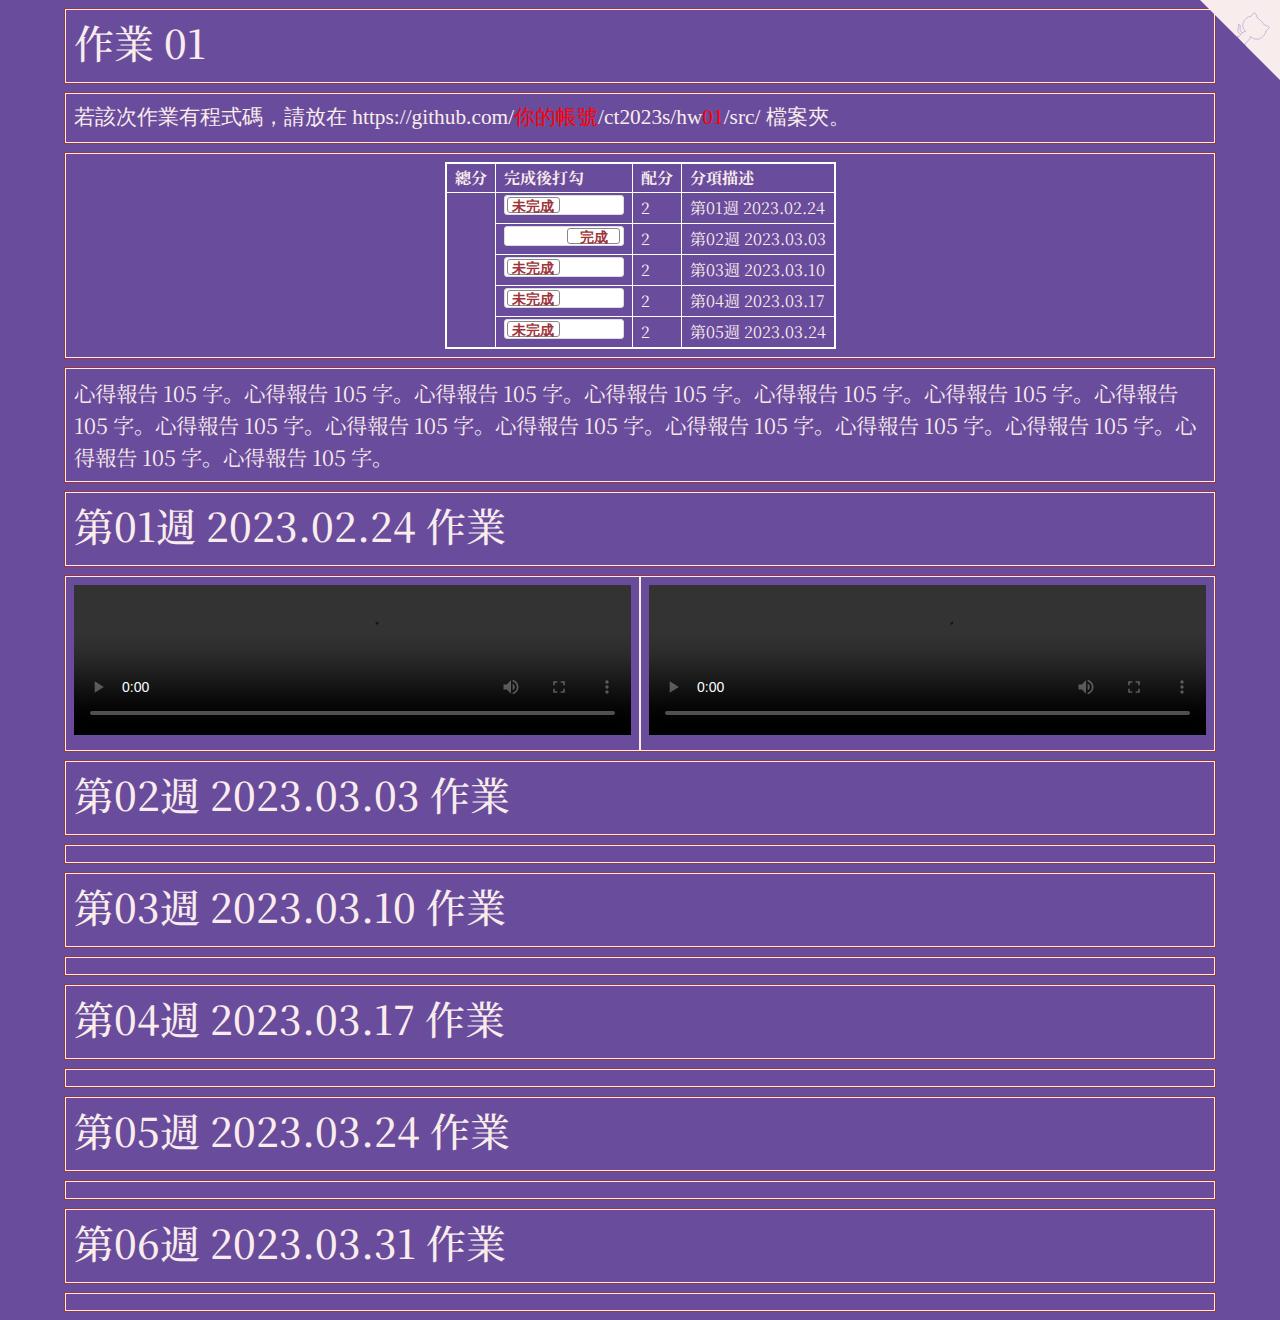
==== hw01/index.html @ a59c1d4a "hw" ====
<!doctype html>
<html lang="zh-Hant-TW">
<head>
<!-- Required meta tags -->
<meta charset="utf-8">
<meta name="viewport" content="width=device-width, initial-scale=1">

<!-- D3, jquery -->
<script src="https://d3js.org/d3.v3.min.js" charset="utf-8"></script>
<script src="https://code.jquery.com/jquery-3.6.0.min.js" charset="utf-8"></script>

<!-- Bootstrap CSS -->
<link href="https://cdn.jsdelivr.net/npm/bootstrap@5.1.1/dist/css/bootstrap.min.css" rel="stylesheet">
<script src="https://cdn.jsdelivr.net/npm/bootstrap@5.1.1/dist/js/bootstrap.bundle.min.js"></script>

<title>作品集 Portfolio</title>
<style type="text/css">
  @import url('https://fonts.googleapis.com/css2?family=Noto+Serif+JP:wght@200&display=swap');

  table {
  border-collapse: collapse;
  border: 2px solid white; /* rgba(217,140,144,1) */
  font-size:  12pt;
  margin-left: auto;
  margin-right: auto;
  }

  td,
  th {
  border: 1px solid white;
  padding: 2px 8px;
  }

  .flipswitch
  {
      position: relative;
      background: white;
      width: 120px;
      height: 20px;
      -webkit-appearance: initial;
      border-radius: 3px;
      -webkit-tap-highlight-color: rgba(0, 0, 0, 0);
      outline:none;
      font-size: 14px;
      font-family: Trebuchet, Arial, sans-serif;
      font-weight: bold;
      cursor:pointer;
      border:1px solid #ddd;
  }
  .flipswitch:after
  {
      position:absolute;
      top:5%;
      display:block; 
      line-height:16px;
      width:45%;
      height:90%;
      background:#fff;
      box-sizing:border-box;
      text-align:center;
      transition: all 0.3s ease-in 0s; 
      color:rgba(159,53,58,1);
      border:#888 1px solid;
      border-radius:3px;
  }
  .flipswitch:after
  {
      left:2%;
      content: "未完成";
  }
  .flipswitch:checked:after
  {
      left:53%;
      content: "完成";
  }

  body {
    background-color: rgb(106, 76, 156); /* #6A4C9C */
    color: rgb(106, 76, 156);
    font-family: 'Noto Serif JP', serif;
  }

  .container-fluid {
    width:  90%;
  }

  .hw12 {
    border: 1px solid rgb(159, 53, 58);
    margin-top: 8px;
    margin-bottom: 8px;
  }

  .twenty {
    border: 1px solid #f9eced;
    color: #f9eced;
    padding: 8px;
    font-size: 16pt;
  }

  .twenty:hover {
      box-shadow: 0 0 5px 3px #f9eced;
      color: cyan; 
      text-shadow: 0 0 6px #FFFFFF, 0 0 6px #000000;
  }

  @font-face {
    font-family:'cjkFonts';
    src: url(cjkFonts_allseto_v1.11.woff2) format('woff2');
    /* https://cloudconvert.com/ttf-to-woff2 */
  }
  
  .cjkFonts {
    font-family: 'cjkFonts';
  }

  .github-corner:hover 
  .octo-arm {
    animation: octocat-wave 560ms ease-in-out
  }
  @keyframes octocat-wave {
    0%,100% {
      transform:rotate(0)
    }
    20%,60% {
      transform:rotate(-25deg)
    }
    40%,80% {
      transform:rotate(10deg)
    }
  }
  @media (max-width:500px) {
    .github-corner:hover 
    .octo-arm {
      animation:none
    }

    .github-corner 
    .octo-arm {
      animation: octocat-wave 560ms ease-in-out
    }
  }

  /* 波浪 */
  a {
    color:yellow;
    text-decoration: none; 
    background: url("data:image/svg+xml,%3Csvg xmlns='http://www.w3.org/2000/svg' viewBox='0 0 20 4'%3E%3Cpath fill='none' stroke='%23fff' d='M0 3.5c5 0 5-3 10-3s5 3 10 3 5-3 10-3 5 3 10 3'/%3E%3C/svg%3E") repeat-x 0 100%; 
    background-size:20px auto; 
    animation: waveMove 1s infinite linear;
  }

  a:hover {
    color:#f30;
    text-decoration: none;
    background: none;
    animation: none;
    text-decoration: underline;
    padding:2px 0;
  }
  @keyframes waveMove {
    from { background-position:0 100%; }
    to { background-position:20px 100%; }
  }
  /* 波浪 */
</style>
</head>
<body>
<!-- https://alexlenail.me/NN-SVG/about.html -->
<a href="https://github.com/你的帳號/ct2023s/" class="github-corner" aria-label="View source on Github">
  <svg width="80" height="80" viewBox="0 0 250 250" style="fill:#f9eced; color:#fff; position: absolute; top: 0; border: 0; right: 0;" aria-hidden="true">
    <path d="M0,0 L115,115 L130,115 L142,142 L250,250 L250,0 Z"></path>
    <path d="M128.3,109.0 C113.8,99.7 119.0,89.6 119.0,89.6 C122.0,82.7 120.5,78.6 120.5,78.6 C119.2,72.0 123.4,76.3 123.4,76.3 C127.3,80.9 125.5,87.3 125.5,87.3 C122.9,97.6 130.6,101.9 134.4,103.2" fill="#f9eced" stroke="#6A4C9C" style="transform-origin: 130px 106px;" class="octo-arm"></path>
    <path d="M115.0,115.0 C114.9,115.1 118.7,116.5 119.8,115.4 L133.7,101.6 C136.9,99.2 139.9,98.4 142.2,98.6 C133.8,88.0 127.5,74.4 143.8,58.0 C148.5,53.4 154.0,51.2 159.7,51.0 C160.3,49.4 163.2,43.6 171.4,40.1 C171.4,40.1 176.1,42.5 178.8,56.2 C183.1,58.6 187.2,61.8 190.9,65.4 C194.5,69.0 197.7,73.2 200.1,77.6 C213.8,80.2 216.3,84.9 216.3,84.9 C212.7,93.1 206.9,96.0 205.4,96.6 C205.1,102.4 203.0,107.8 198.3,112.5 C181.9,128.9 168.3,122.5 157.7,114.1 C157.9,116.9 156.7,120.9 152.7,124.9 L141.0,136.5 C139.8,137.7 141.6,141.9 141.8,141.8 Z" fill="#f9eced" stroke="#6A4C9C" class="octo-body"></path>
  </svg>
</a>


<div class="container-fluid">

  <!-- ------------------------------------------------>
  <div class="row hw12">
    <div class="col-md-12 twenty">
      <h1>作業 01</h1>
    </div>
  </div>

  <!-- ------------------------------------------------>
  <div class="row hw12">
    <div class="col-md-12 twenty cjkFonts">
      若該次作業有程式碼，請放在 https://github.com/<span style="color:red;">你的帳號</span>/ct2023s/hw<span style="color:red;">01</span>/src/ 檔案夾。
    </div>
  </div>

  <!-- ------------------------------------------------>
  <div class="row hw12">
    <div class="col-md-12 twenty">
      <table>
        <tr>
          <th>總分</th>
          <th>完成後打勾</th>
          <th>配分</th>
          <th>分項描述</th>
        </tr>
        <tr>
          <td rowspan="7" id="myTotal"></td>
          <td><input type="checkbox" class="flipswitch" id="myCheckbox1"></td>
          <td id='m1'>2</td>
          <td>第01週 2023.02.24</td>
        </tr>
        <tr>
          <td><input type="checkbox" class="flipswitch" id="myCheckbox2" checked></td>
          <td id='m2'>2</td>
          <td>第02週 2023.03.03</td>
        </tr>
        <tr>
          <td><input type="checkbox" class="flipswitch" id="myCheckbox3"></td>
          <td id='m3'>2</td>
          <td>第03週 2023.03.10</td>
        </tr>
        <tr>
          <td><input type="checkbox" class="flipswitch" id="myCheckbox4"></td>
          <td id='m4'>2</td>
          <td>第04週 2023.03.17</td>
        </tr>
        <tr>
          <td><input type="checkbox" class="flipswitch" id="myCheckbox5"></td>
          <td id='m5'>2</td>
          <td>第05週 2023.03.24</td>
        </tr>
      </table>
    </div>
  </div>

  <!-- ------------------------------------------------>
  <div class="row hw12">
    <div class="col-md-12 twenty">
      心得報告 105 字。心得報告 105 字。心得報告 105 字。心得報告 105 字。心得報告 105 字。心得報告 105 字。心得報告 105 字。心得報告 105 字。心得報告 105 字。心得報告 105 字。心得報告 105 字。心得報告 105 字。心得報告 105 字。心得報告 105 字。心得報告 105 字。
    </div>
  </div>

  <!-- ------------------------------------------------>
  <div class="row hw12">
    <div class="col-md-12 twenty">
      <h1>第01週 2023.02.24 作業</h1>
    </div>
  </div>

  <!-- ------------------------------------------------>
  <div class="row hw12">
    <div class="col-md-6 twenty">
      <video id="video1" style="width:100%;max-width:100%;" controls="">
        <source src="https://www.w3schools.com/html/mov_bbb.mp4" type="video/mp4">
      </video>
    </div>
    <div class="col-md-6 twenty">
      <video id="video1" style="width:100%;max-width:100%;" controls="">
        <source src="https://www.w3schools.com/html/mov_bbb.mp4" type="video/mp4">
      </video>
    </div>
  </div>


  <!-- ------------------------------------------------>
  <div class="row hw12">
    <div class="col-md-12 twenty">
      <h1>第02週 2023.03.03 作業</h1>
    </div>
  </div>

  <!-- ------------------------------------------------>
  <div class="row hw12">
    <div class="col-md-12 twenty">
      
    </div>
  </div>



  <!-- ------------------------------------------------>
  <div class="row hw12">
    <div class="col-md-12 twenty">
      <h1>第03週 2023.03.10 作業</h1>
    </div>
  </div>

  <!-- ------------------------------------------------>
  <div class="row hw12">
    <div class="col-md-12 twenty">
      
    </div>
  </div>



  <!-- ------------------------------------------------>
  <div class="row hw12">
    <div class="col-md-12 twenty">
      <h1>第04週 2023.03.17 作業</h1>
    </div>
  </div>

  <!-- ------------------------------------------------>
  <div class="row hw12">
    <div class="col-md-12 twenty">
      
    </div>
  </div>



  <!-- ------------------------------------------------>
  <div class="row hw12">
    <div class="col-md-12 twenty">
      <h1>第05週 2023.03.24 作業</h1>
    </div>
  </div>

  <!-- ------------------------------------------------>
  <div class="row hw12">
    <div class="col-md-12 twenty">
      
    </div>
  </div>



  <!-- ------------------------------------------------>
  <div class="row hw12">
    <div class="col-md-12 twenty">
      <h1>第06週 2023.03.31 作業</h1>
    </div>
  </div>

  <!-- ------------------------------------------------>
  <div class="row hw12">
    <div class="col-md-12 twenty">
      
    </div>
  </div>


  <!-- ------------------------------------------------>

  <!-- ------------------------------------------------>


<script>
  $(function() {
    var f = function() {
      $(this).next().text($(this).is(':checked') ? '做完' : '未做完');
    };
    $('input').change(f).trigger('change');
  });

  d3.select("#myCheckbox1").on("change",update);
  d3.select("#myCheckbox2").on("change",update);
  d3.select("#myCheckbox3").on("change",update);
  d3.select("#myCheckbox4").on("change",update);
  d3.select("#myCheckbox5").on("change",update);
  d3.select("#myCheckbox6").on("change",update);
  d3.select("#myCheckbox7").on("change",update);

  update();
  
  function update(){

    var score = 0;

    if (d3.select("#myCheckbox1").property("checked")){
      score += parseInt(d3.select('#m1').html());
    }

    if (d3.select("#myCheckbox2").property("checked")){
      score += parseInt(d3.select('#m2').html());   
    }

    if (d3.select("#myCheckbox3").property("checked")){
      score += parseInt(d3.select('#m3').html());   
    }

    if (d3.select("#myCheckbox4").property("checked")){
      score += parseInt(d3.select('#m4').html());   
    }

    if (d3.select("#myCheckbox5").property("checked")){
      score += parseInt(d3.select('#m5').html());   
    }


    d3.select("#myTotal").html(score);    
  }
</script>

</body>
</html>
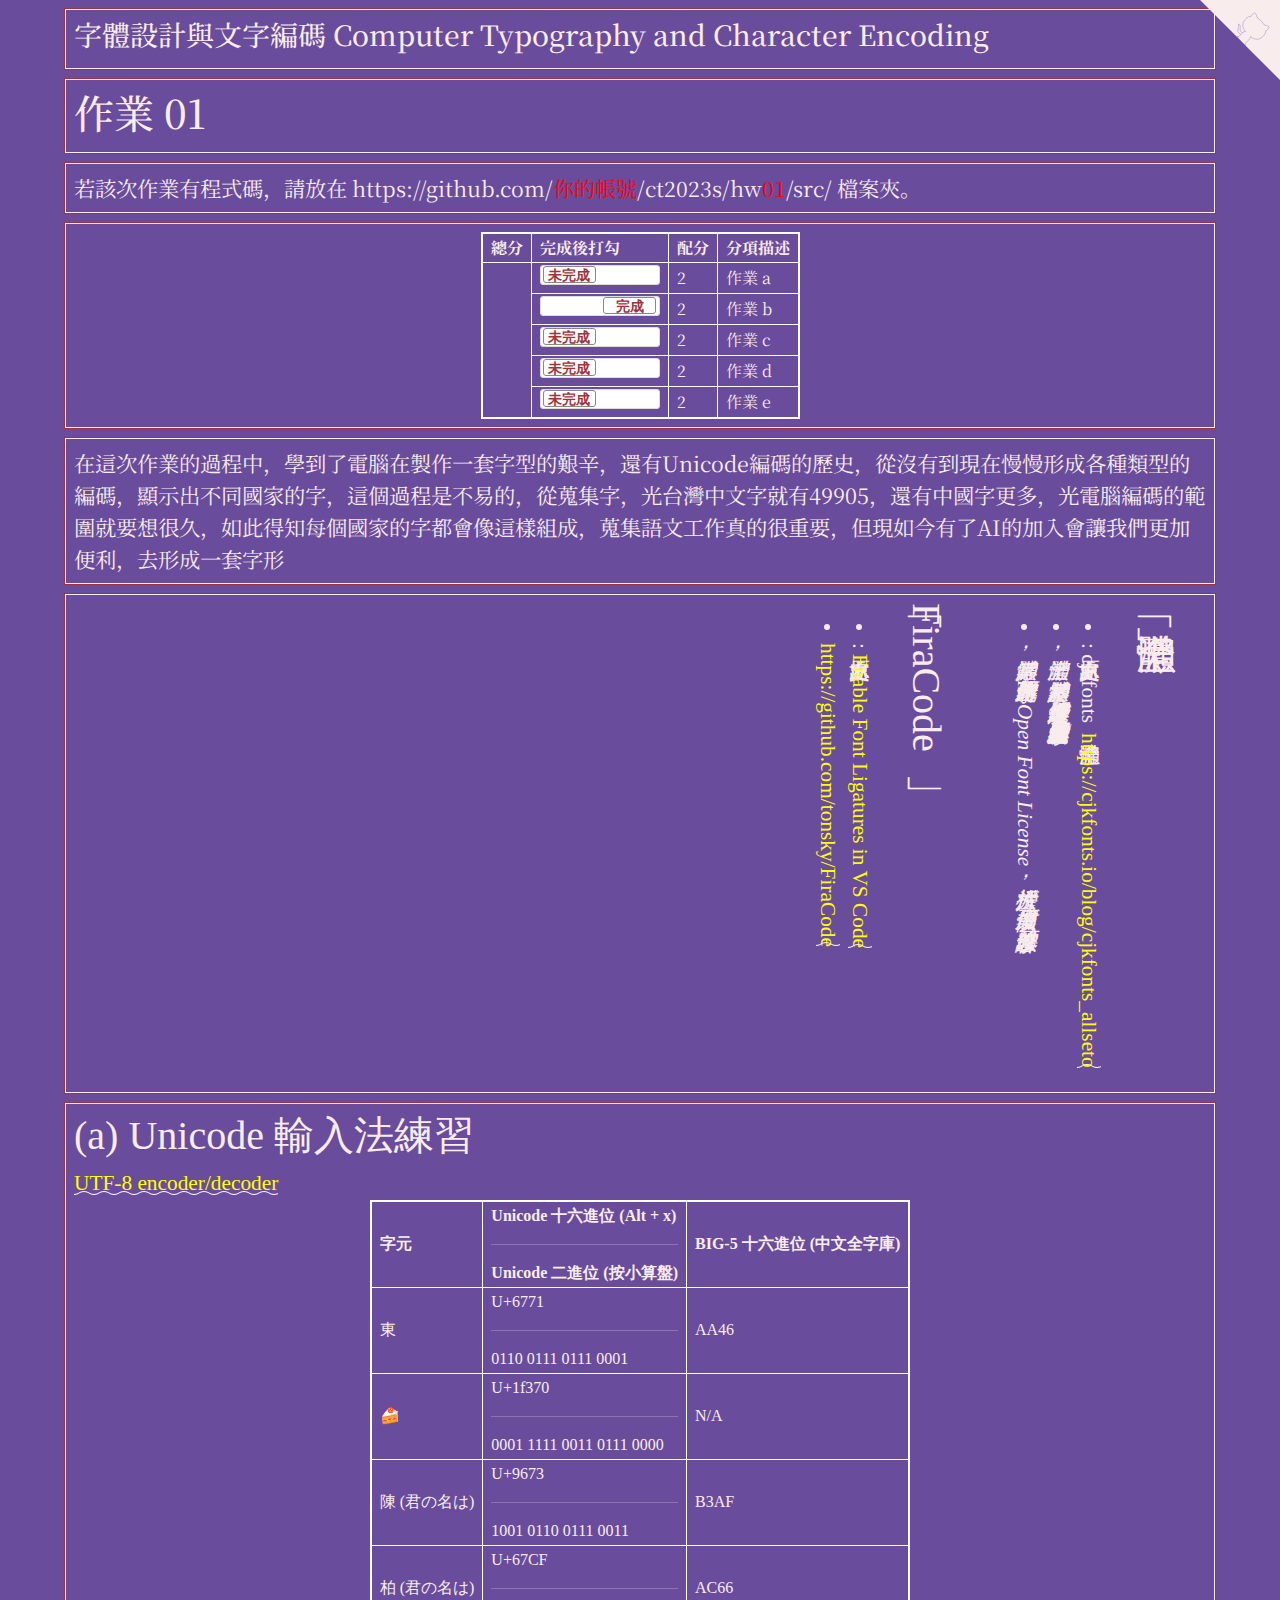
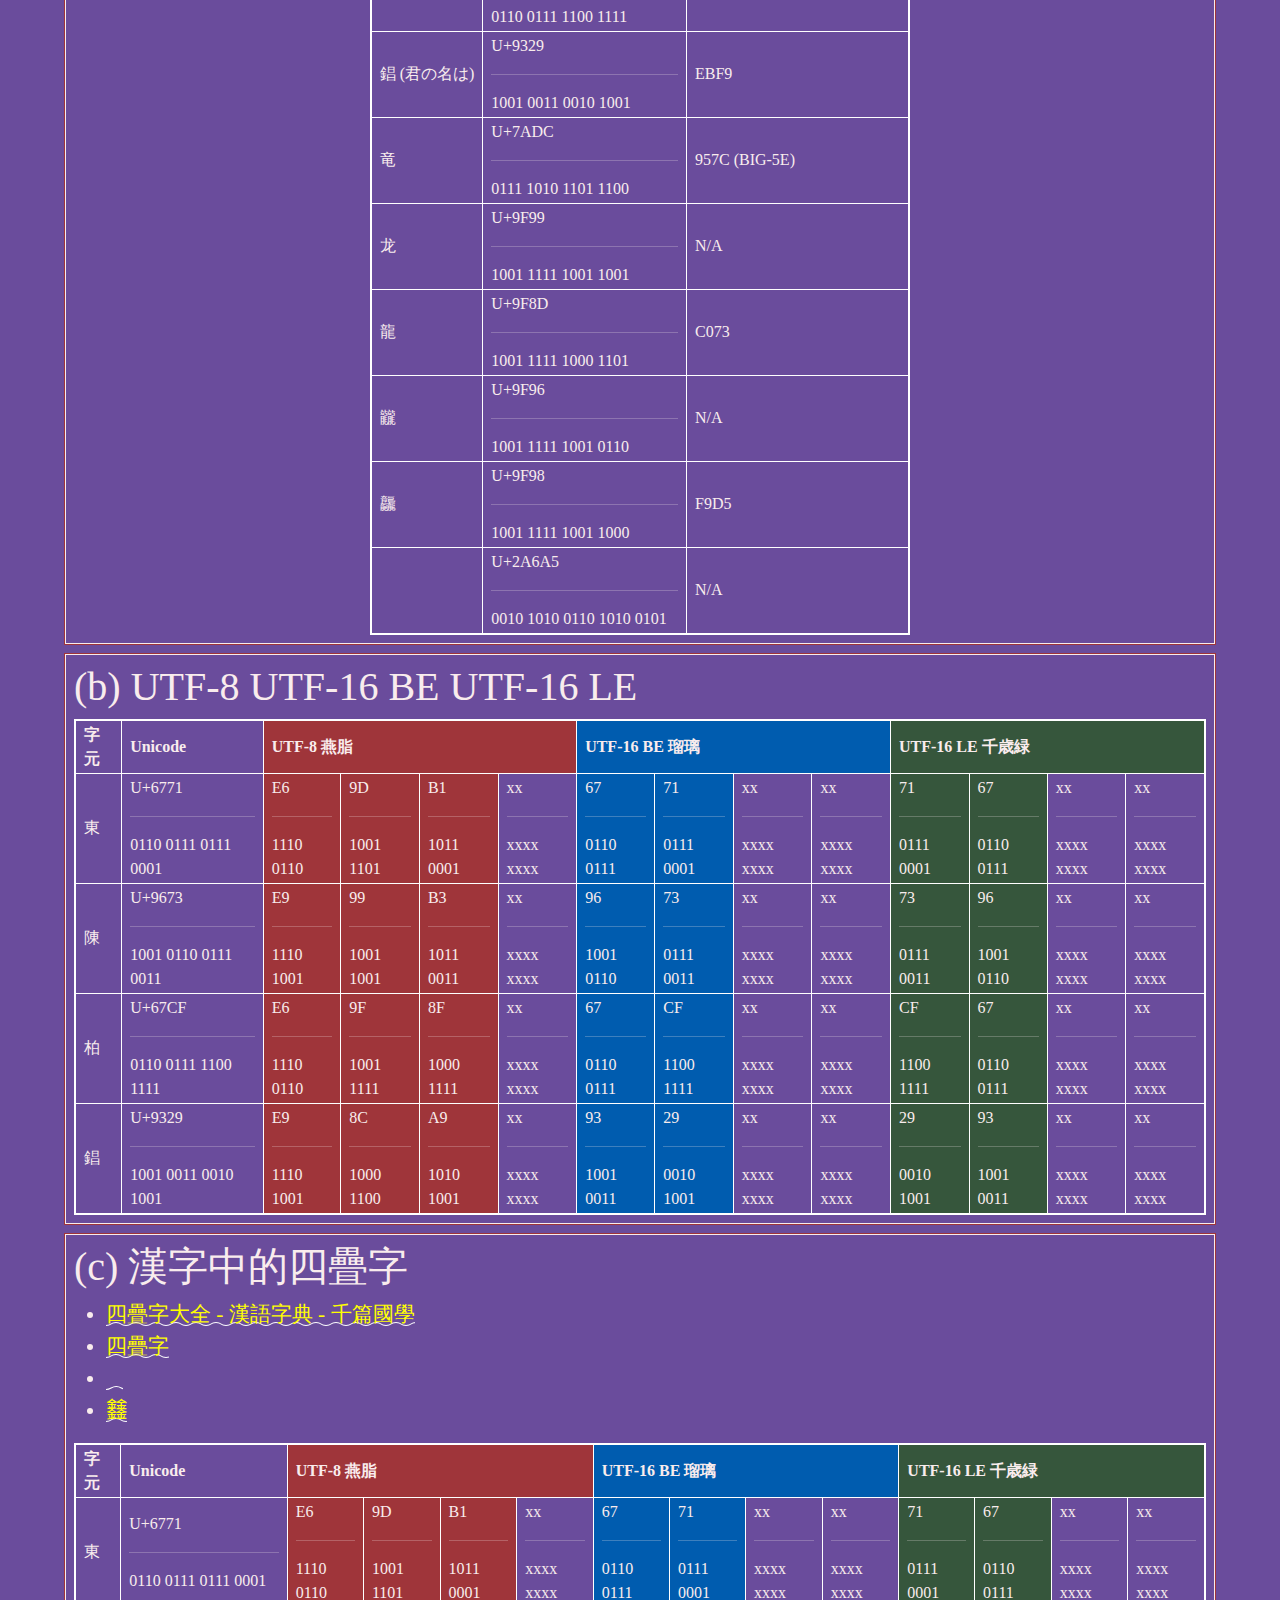
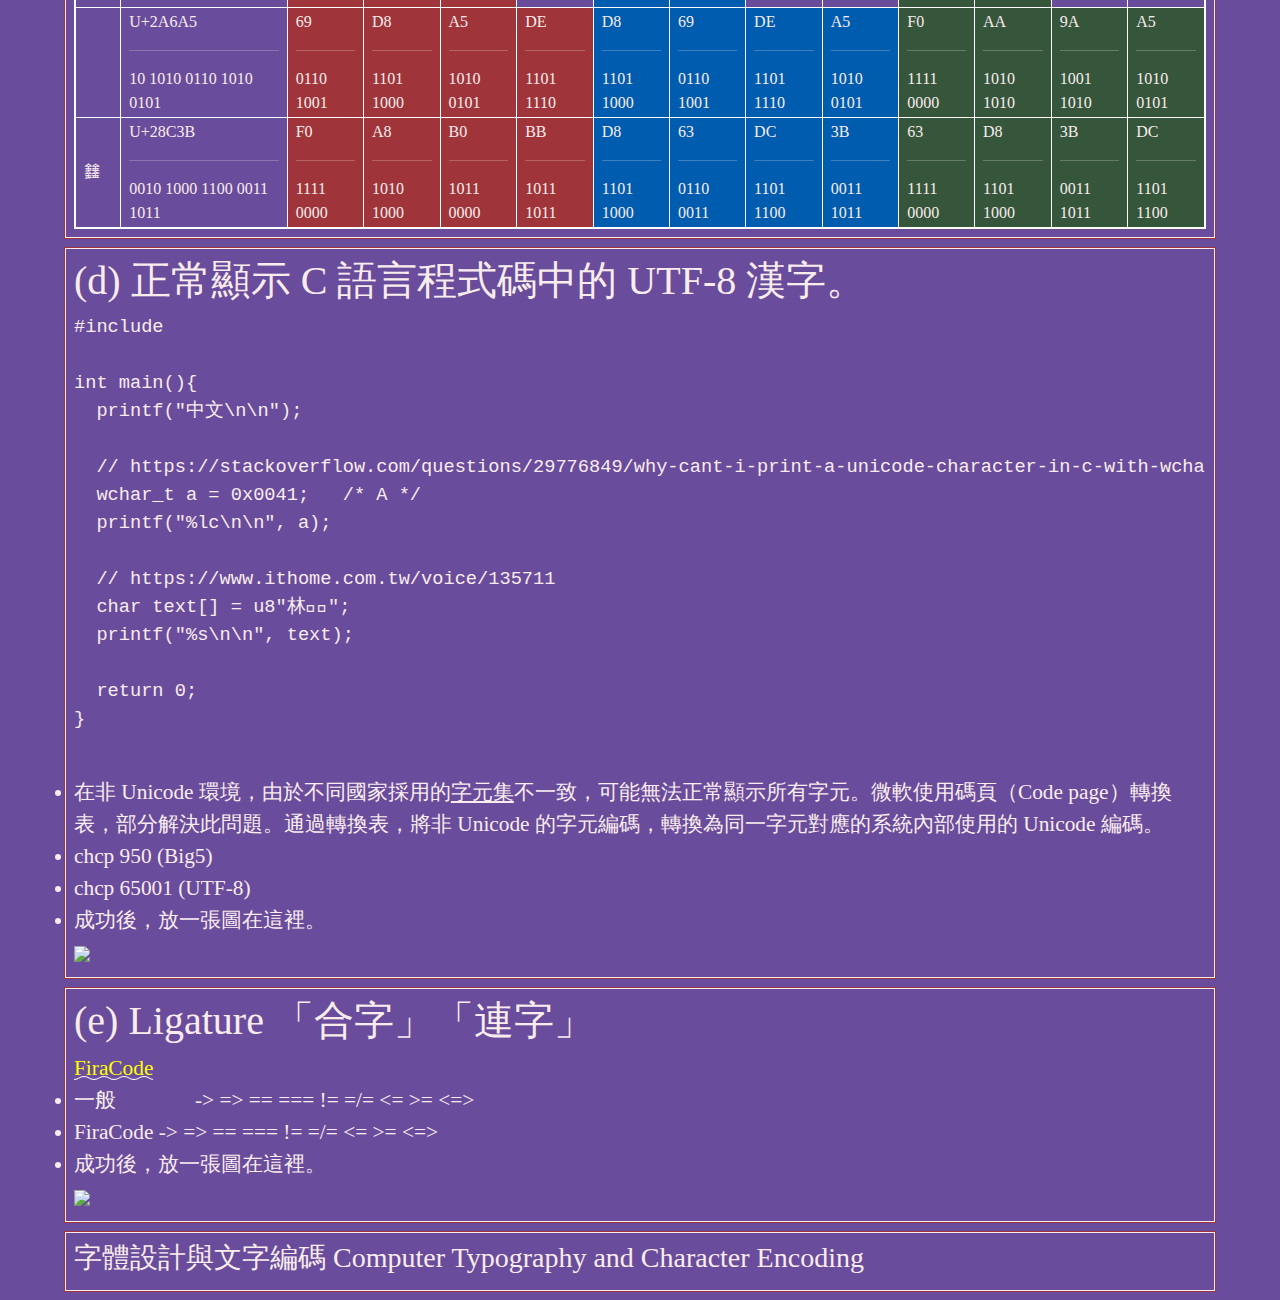
==== commit 097647e6: "Add files via upload" ====
--- a/hw01/index.html
+++ b/hw01/index.html
@@ -1,3 +1,4 @@
+
 <!doctype html>
 <html lang="zh-Hant-TW">
 <head>
@@ -14,21 +15,23 @@
 <script src="https://cdn.jsdelivr.net/npm/bootstrap@5.1.1/dist/js/bootstrap.bundle.min.js"></script>
 
 <title>作品集 Portfolio</title>
+<!-- https://alexlenail.me/NN-SVG/about.html -->
+<link rel="icon" href="../hw00/favicon.svg"/>
 <style type="text/css">
   @import url('https://fonts.googleapis.com/css2?family=Noto+Serif+JP:wght@200&display=swap');
 
   table {
-  border-collapse: collapse;
-  border: 2px solid white; /* rgba(217,140,144,1) */
-  font-size:  12pt;
-  margin-left: auto;
-  margin-right: auto;
+    border-collapse: collapse;
+    border: 2px solid white; /* rgba(217,140,144,1) */
+    font-size:  12pt;
+    margin-left: auto;
+    margin-right: auto;
   }
 
   td,
   th {
-  border: 1px solid white;
-  padding: 2px 8px;
+    border: 1px solid white;
+    padding: 2px 8px;
   }
 
   .flipswitch
@@ -108,9 +111,24 @@
     src: url(cjkFonts_allseto_v1.11.woff2) format('woff2');
     /* https://cloudconvert.com/ttf-to-woff2 */
   }
-  
+
+  @font-face {
+    font-family:'FiraCode-Regular';
+    src: url(FiraCode-Regular.woff2) format('woff2');
+    /* https://worldofzero.com/posts/enable-font-ligatures-vscode/ */
+  }
+
   .cjkFonts {
     font-family: 'cjkFonts';
+    writing-mode: vertical-rl;
+  }
+
+  .cjkFontsH {
+    font-family: 'cjkFonts';
+  }
+
+  .FiraCode {
+    font-family: 'FiraCode-Regular';
   }
 
   .github-corner:hover 
@@ -180,13 +198,20 @@
   <!-- ------------------------------------------------>
   <div class="row hw12">
     <div class="col-md-12 twenty">
+      <h3>字體設計與文字編碼   Computer Typography and Character Encoding</h3>
+    </div>
+  </div>
+
+  <!-- ------------------------------------------------>
+  <div class="row hw12">
+    <div class="col-md-12 twenty">
       <h1>作業 01</h1>
     </div>
   </div>
 
   <!-- ------------------------------------------------>
   <div class="row hw12">
-    <div class="col-md-12 twenty cjkFonts">
+    <div class="col-md-12 twenty">
       若該次作業有程式碼，請放在 https://github.com/<span style="color:red;">你的帳號</span>/ct2023s/hw<span style="color:red;">01</span>/src/ 檔案夾。
     </div>
   </div>
@@ -205,27 +230,27 @@
           <td rowspan="7" id="myTotal"></td>
           <td><input type="checkbox" class="flipswitch" id="myCheckbox1"></td>
           <td id='m1'>2</td>
-          <td>第01週 2023.02.24</td>
+          <td>作業 a</td>
         </tr>
         <tr>
           <td><input type="checkbox" class="flipswitch" id="myCheckbox2" checked></td>
           <td id='m2'>2</td>
-          <td>第02週 2023.03.03</td>
+          <td>作業 b</td>
         </tr>
         <tr>
           <td><input type="checkbox" class="flipswitch" id="myCheckbox3"></td>
           <td id='m3'>2</td>
-          <td>第03週 2023.03.10</td>
+          <td>作業 c</td>
         </tr>
         <tr>
           <td><input type="checkbox" class="flipswitch" id="myCheckbox4"></td>
           <td id='m4'>2</td>
-          <td>第04週 2023.03.17</td>
+          <td>作業 d</td>
         </tr>
         <tr>
           <td><input type="checkbox" class="flipswitch" id="myCheckbox5"></td>
           <td id='m5'>2</td>
-          <td>第05週 2023.03.24</td>
+          <td>作業 e</td>
         </tr>
       </table>
     </div>
@@ -234,18 +259,33 @@
   <!-- ------------------------------------------------>
   <div class="row hw12">
     <div class="col-md-12 twenty">
-      心得報告 105 字。心得報告 105 字。心得報告 105 字。心得報告 105 字。心得報告 105 字。心得報告 105 字。心得報告 105 字。心得報告 105 字。心得報告 105 字。心得報告 105 字。心得報告 105 字。心得報告 105 字。心得報告 105 字。心得報告 105 字。心得報告 105 字。
-    </div>
-  </div>
-
-  <!-- ------------------------------------------------>
-  <div class="row hw12">
-    <div class="col-md-12 twenty">
-      <h1>第01週 2023.02.24 作業</h1>
-    </div>
-  </div>
-
-  <!-- ------------------------------------------------>
+      在這次作業的過程中，學到了電腦在製作一套字型的艱辛，還有Unicode編碼的歷史，從沒有到現在慢慢形成各種類型的編碼，顯示出不同國家的字，這個過程是不易的，從蒐集字，光台灣中文字就有49905，還有中國字更多，光電腦編碼的範圍就要想很久，如此得知每個國家的字都會像這樣組成，蒐集語文工作真的很重要，但現如今有了AI的加入會讓我們更加便利，去形成一套字形    </div>
+  </div>
+
+  <!-- ------------------------------------------------>
+  <div class="row hw12">
+    <div class="col-md-12 twenty cjkFonts">
+      <h1> 「全瀨體」</h1>
+
+      <ul>
+        <li>原文出處: cjkfonts 全瀨體 <a href="https://cjkfonts.io/blog/cjkfonts_allseto" target="_blank"> https://cjkfonts.io/blog/cjkfonts_allseto</a></li>
+        <li><cite>全瀨體，基於瀨戶字體，透過深度學習智能造字，產生的字體數量是跟思源黑體相同。</cite></li>
+        <li><cite>瀨戶字體，原作者將此字體用 SIL Open Font License 授權方法，可以商業使用，可以容許修改字體。</cite></li>
+      </ul>
+
+      <h1> 「FiraCode」</h1>
+
+      <ul>
+       <li>原文出處: <a href="https://worldofzero.com/posts/enable-font-ligatures-vscode/" target="_blank"> Enable Font Ligatures in VS Code </a></li>
+        <li><a href="https://github.com/tonsky/FiraCode" target="_blank">https://github.com/tonsky/FiraCode</a></li>
+      </ul>
+
+
+    </div>
+  </div>
+
+  <!-- ------------------------------------------------>
+  <!--
   <div class="row hw12">
     <div class="col-md-6 twenty">
       <video id="video1" style="width:100%;max-width:100%;" controls="">
@@ -258,91 +298,303 @@
       </video>
     </div>
   </div>
-
-
-  <!-- ------------------------------------------------>
-  <div class="row hw12">
-    <div class="col-md-12 twenty">
-      <h1>第02週 2023.03.03 作業</h1>
-    </div>
-  </div>
-
-  <!-- ------------------------------------------------>
-  <div class="row hw12">
-    <div class="col-md-12 twenty">
-      
-    </div>
-  </div>
-
-
-
-  <!-- ------------------------------------------------>
-  <div class="row hw12">
-    <div class="col-md-12 twenty">
-      <h1>第03週 2023.03.10 作業</h1>
-    </div>
-  </div>
-
-  <!-- ------------------------------------------------>
-  <div class="row hw12">
-    <div class="col-md-12 twenty">
-      
-    </div>
-  </div>
-
-
-
-  <!-- ------------------------------------------------>
-  <div class="row hw12">
-    <div class="col-md-12 twenty">
-      <h1>第04週 2023.03.17 作業</h1>
-    </div>
-  </div>
-
-  <!-- ------------------------------------------------>
-  <div class="row hw12">
-    <div class="col-md-12 twenty">
-      
-    </div>
-  </div>
-
-
-
-  <!-- ------------------------------------------------>
-  <div class="row hw12">
-    <div class="col-md-12 twenty">
-      <h1>第05週 2023.03.24 作業</h1>
-    </div>
-  </div>
-
-  <!-- ------------------------------------------------>
-  <div class="row hw12">
-    <div class="col-md-12 twenty">
-      
-    </div>
-  </div>
-
-
-
-  <!-- ------------------------------------------------>
-  <div class="row hw12">
-    <div class="col-md-12 twenty">
-      <h1>第06週 2023.03.31 作業</h1>
-    </div>
-  </div>
-
-  <!-- ------------------------------------------------>
-  <div class="row hw12">
-    <div class="col-md-12 twenty">
-      
-    </div>
-  </div>
-
-
-  <!-- ------------------------------------------------>
-
-  <!-- ------------------------------------------------>
-
+  -->
+
+
+  <!-- ------------------------------------------------>
+  <div class="row hw12">
+    <div class="col-md-12 twenty cjkFontsH">
+      <h1>(a) Unicode 輸入法練習 </h1>
+      <a href="https://mothereff.in/utf-8" target="_blank">UTF-8 encoder/decoder</a>
+      <table>
+        <tr>
+          <th>字元</th>
+          <th>Unicode 十六進位 (Alt + x)<hr>Unicode 二進位 (按小算盤)</th>
+          <th>BIG-5 十六進位 (中文全字庫)</th>
+        </tr>
+        <tr>
+          <td>東</td>
+          <td>U+6771<hr>0110 0111 0111 0001</td>
+          <td>AA46</td> <!-- BIG-5 十六進位 -->
+        </tr>
+        <tr>
+          <td>🍰</td>
+          <td>U+1f370<hr>0001 1111 0011 0111 0000</td> <!-- Unicode 二進位 -->
+          <td>N/A</td> <!-- BIG-5 十六進位 -->
+        </tr>
+        <tr>
+          <td>陳 (君の名は)</td>
+          <td>U+9673<hr>1001 0110 0111 0011</td> <!-- Unicode 二進位 -->
+          <td>B3AF</td> <!-- BIG-5 十六進位 -->
+        </tr>
+        <tr>
+          <td>柏 (君の名は)</td>
+          <td>U+67CF<hr>0110 0111 1100 1111</td> <!-- Unicode 二進位 -->
+          <td>AC66</td> <!-- BIG-5 十六進位 -->
+        </tr>
+        <tr>
+          <td>錩 (君の名は)</td>
+          <td>U+9329<hr>1001 0011 0010 1001</td> <!-- Unicode 二進位 -->
+          <td>EBF9</td> <!-- BIG-5 十六進位 -->
+        </tr>
+        <tr>
+          <td>竜</td>
+          <td>U+7ADC<hr>0111 1010 1101 1100</td> <!-- Unicode 二進位 -->
+          <td>957C (BIG-5E)</td> <!-- BIG-5 十六進位 -->
+        </tr>
+        <tr>
+          <td>龙</td>
+          <td>U+9F99<hr>1001 1111 1001 1001</td> <!-- Unicode 二進位 -->
+          <td>N/A</td> <!-- BIG-5 十六進位 -->
+        </tr>
+        <tr>
+          <td>龍</td>
+          <td>U+9F8D<hr>1001 1111 1000 1101</td> <!-- Unicode 二進位 -->
+          <td>C073</td> <!-- BIG-5 十六進位 -->
+        </tr>
+        <tr>
+          <td>龖</td>
+          <td>U+9F96<hr>1001 1111 1001 0110</td> <!-- Unicode 二進位 -->
+          <td>N/A</td> <!-- BIG-5 十六進位 -->
+        </tr>
+        <tr>
+          <td>龘</td>
+          <td>U+9F98<hr>1001 1111 1001 1000</td> <!-- Unicode 二進位 -->
+          <td>F9D5</td> <!-- BIG-5 十六進位 -->
+        </tr>
+        <tr>
+          <td>𪚥</td> <!-- 新細明體-ExtB -->
+          <td>U+2A6A5<hr>0010 1010 0110 1010 0101</td> <!-- Unicode 二進位 -->
+          <td>N/A</td> <!-- BIG-5 十六進位 -->
+        </tr>
+      </table>
+    </div>
+  </div>
+
+  <!-- ------------------------------------------------>
+  <div class="row hw12">
+    <div class="col-md-12 twenty cjkFontsH">
+      <h1>(b) UTF-8 UTF-16 BE UTF-16 LE</h1>
+
+      <table>
+        <tr>
+          <th>字元</th> <!-- 紺 https://nipponcolors.com/#kon --> <!-- 桔梗 https://nipponcolors.com/#kikyo --> 
+          <th colspan="1">Unicode</th>
+          <th colspan="4" style="background-color:#9F353A;">UTF-8 燕脂</th> <!-- 燕脂 https://nipponcolors.com/#enji -->
+          <th colspan="4" style="background-color:#005CAF;">UTF-16 BE 瑠璃</th> <!-- 瑠璃 https://nipponcolors.com/#ruri https://nipponcolors.com/#kon -->
+          <th colspan="4" style="background-color:#36563C;">UTF-16 LE 千歳緑</th> <!-- 千歳緑 https://nipponcolors.com/#chitosemidori -->
+        </tr>
+        <tr>
+          <td>東</td>
+          <td>U+6771<hr>0110 0111 0111 0001</td>
+          <td style="background-color:#9F353A;">E6<hr>1110 0110</td> <!-- UTF-8 -->
+          <td style="background-color:#9F353A;">9D<hr>1001 1101</td>
+          <td style="background-color:#9F353A;">B1<hr>1011 0001</td>
+          <td>xx<hr>xxxx xxxx</td>
+          <td style="background-color:#005CAF;">67<hr>0110 0111</td> <!-- UTF-16 BE -->
+          <td style="background-color:#005CAF;">71<hr>0111 0001</td>
+          <td>xx<hr>xxxx xxxx</td>
+          <td>xx<hr>xxxx xxxx</td>
+          <td style="background-color:#36563C;">71<hr>0111 0001</td> <!-- UTF-16 LE -->
+          <td style="background-color:#36563C;">67<hr>0110 0111</td>
+          <td>xx<hr>xxxx xxxx</td>
+          <td>xx<hr>xxxx xxxx</td>
+        </tr>       
+        <tr>
+          <td>陳</td>
+          <td>U+9673<hr>1001 0110 0111 0011</td>
+          <td style="background-color:#9F353A;">E9<hr>1110 1001</td> <!-- UTF-8 -->
+          <td style="background-color:#9F353A;">99<hr>1001 1001</td>
+          <td style="background-color:#9F353A;">B3<hr>1011 0011</td>
+          <td>xx<hr>xxxx xxxx</td>
+          <td style="background-color:#005CAF;">96<hr>1001 0110</td> <!-- UTF-16 BE -->
+          <td style="background-color:#005CAF;">73<hr>0111 0011</td>
+          <td>xx<hr>xxxx xxxx</td>
+          <td>xx<hr>xxxx xxxx</td>
+          <td style="background-color:#36563C;">73<hr>0111 0011</td> <!-- UTF-16 LE -->
+          <td style="background-color:#36563C;">96<hr>1001 0110</td>
+          <td>xx<hr>xxxx xxxx</td>
+          <td>xx<hr>xxxx xxxx</td>
+        </tr>
+        <tr>
+          <td>柏</td>
+          <td>U+67CF<hr>0110 0111 1100 1111</td>
+          <td style="background-color:#9F353A;">E6<hr>1110 0110</td> <!-- UTF-8 -->
+          <td style="background-color:#9F353A;">9F<hr>1001 1111</td>
+          <td style="background-color:#9F353A;">8F<hr>1000 1111</td>
+          <td>xx<hr>xxxx xxxx</td>
+          <td style="background-color:#005CAF;">67<hr>0110 0111</td> <!-- UTF-16 BE -->
+          <td style="background-color:#005CAF;">CF<hr>1100 1111</td>
+          <td>xx<hr>xxxx xxxx</td>
+          <td>xx<hr>xxxx xxxx</td>
+          <td style="background-color:#36563C;">CF<hr>1100 1111</td> <!-- UTF-16 LE -->
+          <td style="background-color:#36563C;">67<hr>0110 0111</td>
+          <td>xx<hr>xxxx xxxx</td>
+          <td>xx<hr>xxxx xxxx</td>
+        </tr>
+        <tr>
+          <td>錩</td>
+          <td>U+9329<hr>1001 0011 0010 1001</td>
+          <td style="background-color:#9F353A;">E9<hr>1110 1001</td> <!-- UTF-8 -->
+          <td style="background-color:#9F353A;">8C<hr>1000 1100</td>
+          <td style="background-color:#9F353A;">A9<hr>1010 1001</td>
+          <td>xx<hr>xxxx xxxx</td>
+          <td style="background-color:#005CAF;">93<hr>1001 0011</td> <!-- UTF-16 BE -->
+          <td style="background-color:#005CAF;">29<hr>0010 1001</td>
+          <td>xx<hr>xxxx xxxx</td>
+          <td>xx<hr>xxxx xxxx</td>
+          <td style="background-color:#36563C;">29<hr>0010 1001</td> <!-- UTF-16 LE -->
+          <td style="background-color:#36563C;">93<hr>1001 0011</td>
+          <td>xx<hr>xxxx xxxx</td>
+          <td>xx<hr>xxxx xxxx</td>
+        </tr>
+      </table>
+    </div>
+  </div>
+
+
+
+  <!-- ------------------------------------------------>
+  <div class="row hw12">
+    <div class="col-md-12 twenty cjkFontsH">
+      <h1>(c) 漢字中的四疊字</h1>
+      <!--
+      <ul>
+        <li><a href="" target="_blank"> </a></li>
+        <li><a href="" target="_blank"> </a></li>
+      </ul>
+      -->
+      <ul>
+        <!-- 四叠字大全 - 汉语字典 - 千篇国学 -->
+        <li><a href="https://zidian.qianp.com/sidiezi.html" target="_blank">四疊字大全 - 漢語字典 - 千篇國學</a></li>
+        <li><a href="https://zh.wikipedia.org/wiki/%E5%9B%9B%E5%8F%A0%E5%AD%97" target="_blank">四疊字</a></li>
+        <li><a href="https://www.compart.com/en/unicode/U+2A6A5" target="_blank">𪚥</a></li>
+        <li><a href="https://www.compart.com/en/unicode/U+28C3B" target="_blank">𨰻</a></li>
+      </ul>
+
+      <table>
+        <tr>
+          <th>字元</th> <!-- 紺 https://nipponcolors.com/#kon --> <!-- 桔梗 https://nipponcolors.com/#kikyo --> 
+          <th colspan="1">Unicode</th>
+          <th colspan="4" style="background-color:#9F353A;">UTF-8 燕脂</th> <!-- 燕脂 https://nipponcolors.com/#enji -->
+          <th colspan="4" style="background-color:#005CAF;">UTF-16 BE 瑠璃</th> <!-- 瑠璃 https://nipponcolors.com/#ruri https://nipponcolors.com/#kon -->
+          <th colspan="4" style="background-color:#36563C;">UTF-16 LE 千歳緑</th> <!-- 千歳緑 https://nipponcolors.com/#chitosemidori -->
+        </tr>
+        <tr>
+        <td>東</td>
+          <td>U+6771<hr>0110 0111 0111 0001</td>
+          <td style="background-color:#9F353A;">E6<hr>1110 0110</td> <!-- UTF-8 -->
+          <td style="background-color:#9F353A;">9D<hr>1001 1101</td>
+          <td style="background-color:#9F353A;">B1<hr>1011 0001</td>
+          <td>xx<hr>xxxx xxxx</td>
+          <td style="background-color:#005CAF;">67<hr>0110 0111</td> <!-- UTF-16 BE -->
+          <td style="background-color:#005CAF;">71<hr>0111 0001</td>
+          <td>xx<hr>xxxx xxxx</td>
+          <td>xx<hr>xxxx xxxx</td>
+          <td style="background-color:#36563C;">71<hr>0111 0001</td> <!-- UTF-16 LE -->
+          <td style="background-color:#36563C;">67<hr>0110 0111</td>
+          <td>xx<hr>xxxx xxxx</td>
+          <td>xx<hr>xxxx xxxx</td>
+        </tr>
+        <tr>
+          <td>𪚥</td>
+          <td>U+2A6A5<hr>10 1010 0110 1010 0101</td>
+          <td style="background-color:#9F353A;">69<hr>0110 1001</td> <!-- UTF-8 -->
+          <td style="background-color:#9F353A;">D8<hr>1101 1000</td>
+          <td style="background-color:#9F353A;">A5<hr>1010 0101</td>
+          <td style="background-color:#9F353A;">DE<hr>1101 1110</td>
+
+          <td style="background-color:#005CAF;">D8<hr>1101 1000</td> <!-- UTF-16 BE -->
+          <td style="background-color:#005CAF;">69<hr>0110 1001</td>
+          <td style="background-color:#005CAF;">DE<hr>1101 1110</td>
+          <td style="background-color:#005CAF;">A5<hr>1010 0101</td>
+
+          <td style="background-color:#36563C;">F0<hr>1111 0000</td> <!-- UTF-16 LE -->
+          <td style="background-color:#36563C;">AA<hr>1010 1010</td>
+          <td style="background-color:#36563C;">9A<hr>1001 1010</td>
+          <td style="background-color:#36563C;">A5<hr>1010 0101</td>
+        </tr>
+        <tr>
+          <td>𨰻</td>
+          <td>U+28C3B<hr>0010 1000 1100 0011 1011</td>
+          <td style="background-color:#9F353A;">F0<hr>1111 0000</td> <!-- UTF-8 -->
+          <td style="background-color:#9F353A;">A8<hr>1010 1000</td>
+          <td style="background-color:#9F353A;">B0<hr>1011 0000</td>
+          <td style="background-color:#9F353A;">BB<hr>1011 1011</td>
+
+          <td style="background-color:#005CAF;">D8<hr>1101 1000</td> <!-- UTF-16 BE -->
+          <td style="background-color:#005CAF;">63<hr>0110 0011</td>
+          <td style="background-color:#005CAF;">DC<hr>1101 1100</td>
+          <td style="background-color:#005CAF;">3B<hr>0011 1011</td>
+
+          <td style="background-color:#36563C;">63<hr>1111 0000</td> <!-- UTF-16 LE -->
+          <td style="background-color:#36563C;">D8<hr>1101 1000</td>
+          <td style="background-color:#36563C;">3B<hr>0011 1011</td>
+          <td style="background-color:#36563C;">DC<hr>1101 1100</td>
+        </tr>
+      </table>
+
+    </div>
+  </div>
+
+  <!-- ------------------------------------------------>
+  <div class="row hw12">
+    <div class="col-md-12 twenty cjkFontsH">
+      <h1>(d) 正常顯示 C 語言程式碼中的 UTF-8 漢字。 </h1>
+      <pre>
+#include <stdio.h>
+
+int main(){
+  printf("中文\n\n");
+
+  // https://stackoverflow.com/questions/29776849/why-cant-i-print-a-unicode-character-in-c-with-wchar-t
+  wchar_t a = 0x0041;   /* A */
+  printf("%lc\n\n", a);
+
+  // https://www.ithome.com.tw/voice/135711
+  char text[] = u8"林𪚥𨰻";
+  printf("%s\n\n", text);
+
+  return 0;
+}
+      </pre>
+      <li>在非 Unicode 環境，由於不同國家採用的<u>字元集</u>不一致，可能無法正常顯示所有字元。微軟使用碼頁（Code page）轉換表，部分解決此問題。通過轉換表，將非 Unicode 的字元編碼，轉換為同一字元對應的系統內部使用的 Unicode 編碼。</li>
+      <li>chcp 950 (Big5)</li>
+      <li>chcp 65001 (UTF-8)</li>
+
+
+      <li>成功後，放一張圖在這裡。</li>
+      <img src="./main_65001.png" width="768"/>
+    </div>
+  </div>
+
+
+
+  <!-- ------------------------------------------------>
+  <div class="row hw12">
+    <div class="col-md-12 twenty cjkFontsH">
+      <h1>(e) Ligature 「合字」「連字」</h1>
+      <a href="https://github.com/tonsky/FiraCode">FiraCode</a>
+      <li class="">一般 &nbsp; &ensp; &emsp; &thinsp; &zwnj; &zwj; -> => == === != =/= <= >= <=> </li>
+      <li class="FiraCode">FiraCode -> => == === != =/= <= >= <=> </li>
+      <li>成功後，放一張圖在這裡。</li>
+      <img src="./e.png" width="768"/>
+    </div>
+  </div>
+
+
+
+  <!-- ------------------------------------------------>
+  <div class="row hw12">
+    <div class="col-md-12 twenty cjkFontsH">
+      <h3>字體設計與文字編碼   Computer Typography and Character Encoding</h3>
+    </div>
+  </div>
+
+
+  <!-- ------------------------------------------------>
+
+  <!-- ------------------------------------------------>
 
 <script>
   $(function() {
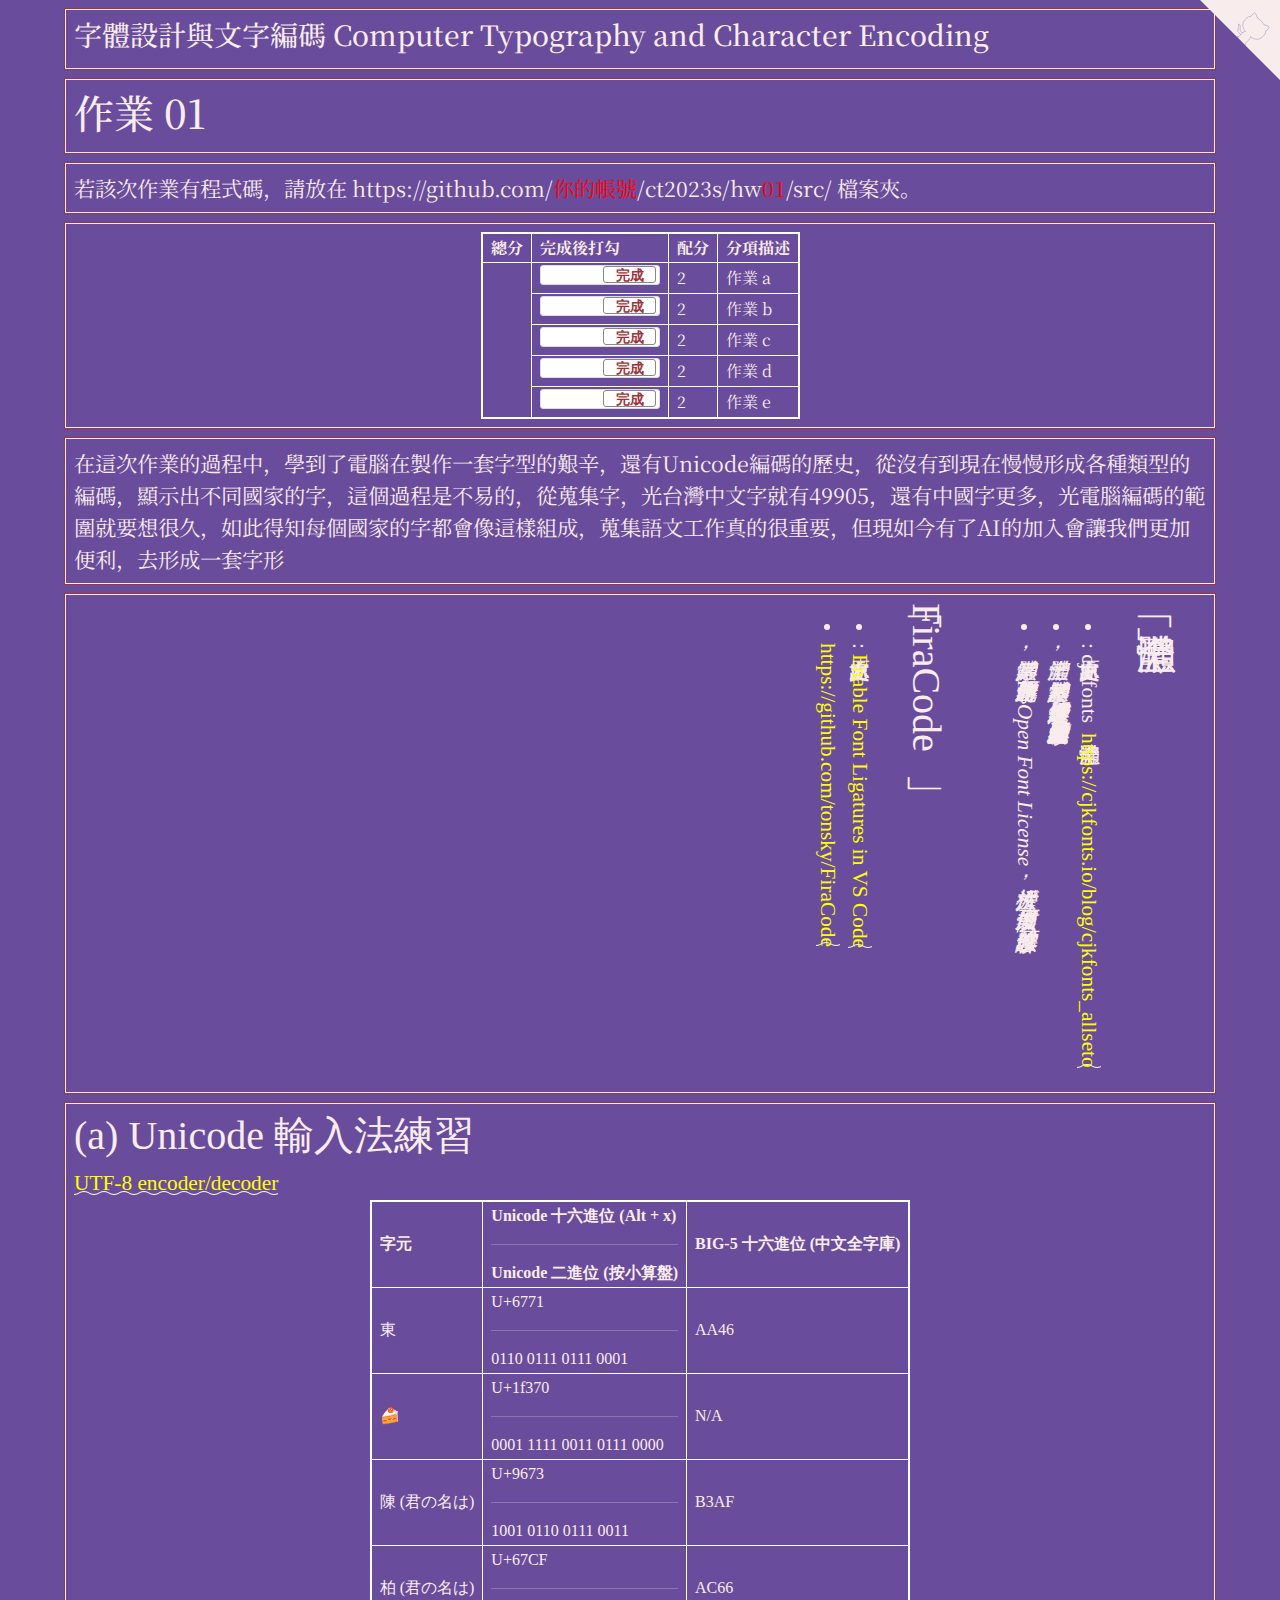
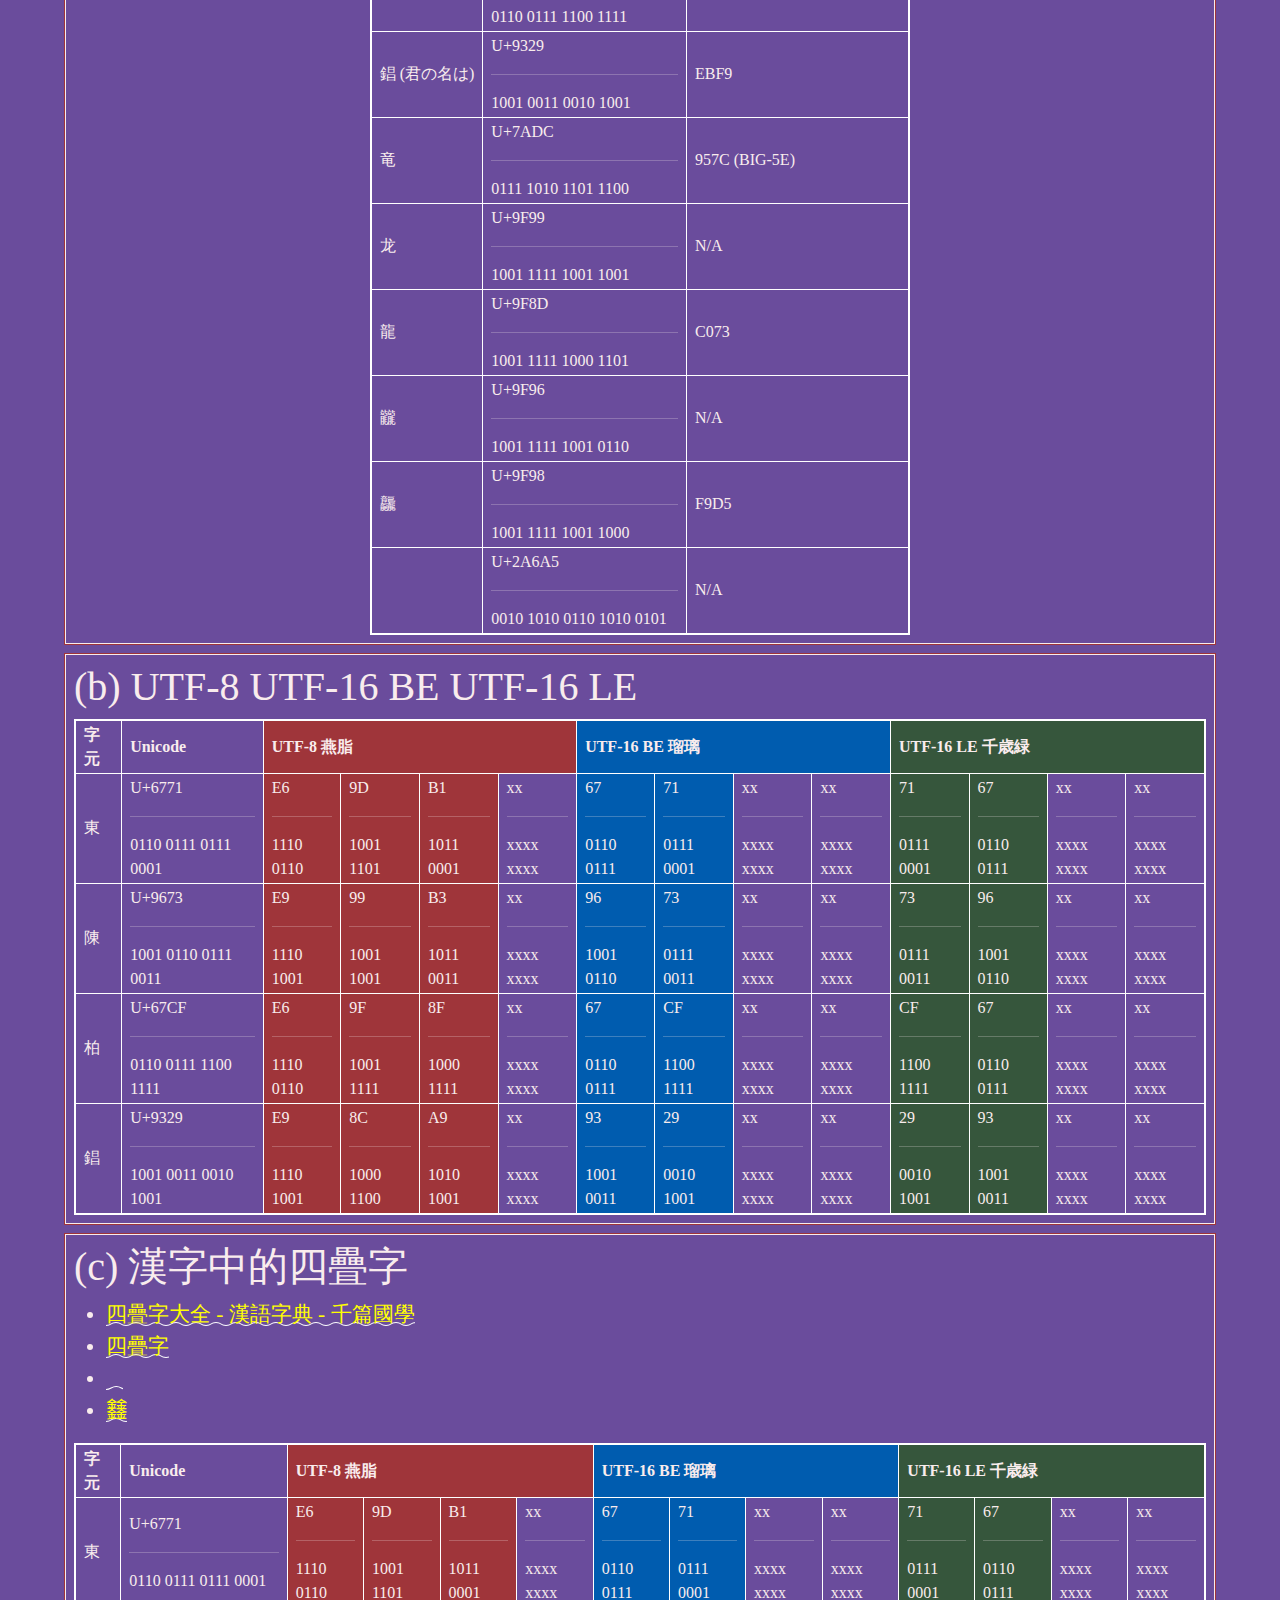
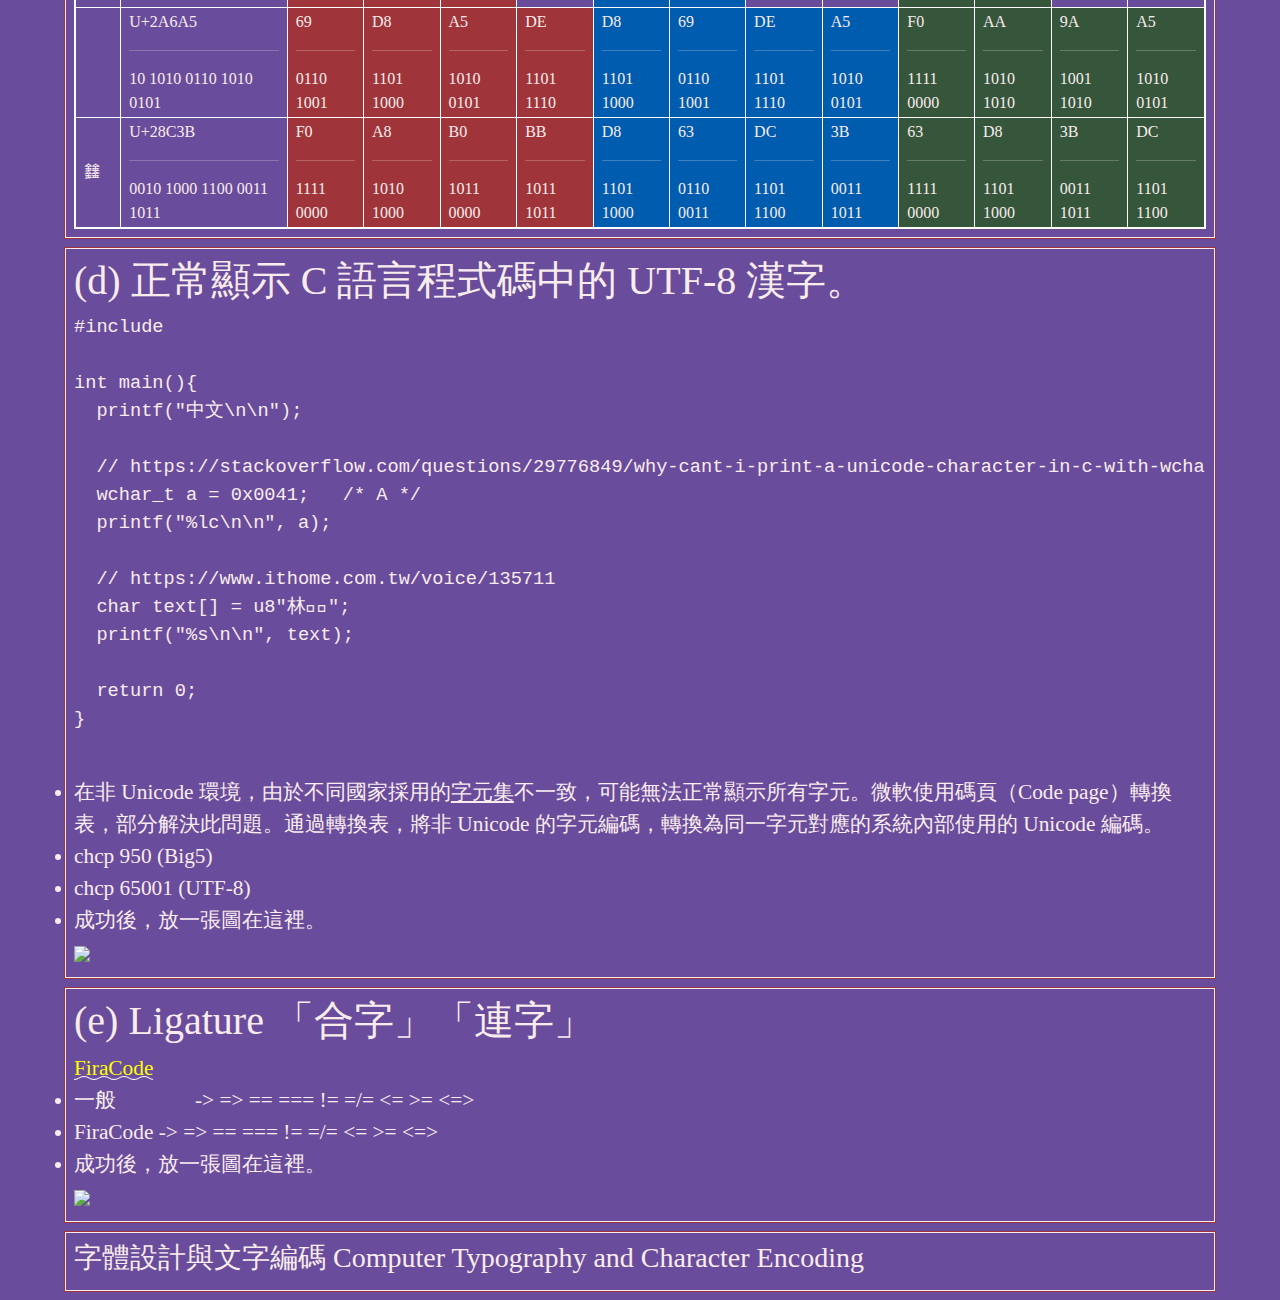
==== commit e3d99928: "Add files via upload" ====
--- a/hw01/index.html
+++ b/hw01/index.html
@@ -228,7 +228,7 @@
         </tr>
         <tr>
           <td rowspan="7" id="myTotal"></td>
-          <td><input type="checkbox" class="flipswitch" id="myCheckbox1"></td>
+          <td><input type="checkbox" class="flipswitch" id="myCheckbox1" checked></td>
           <td id='m1'>2</td>
           <td>作業 a</td>
         </tr>
@@ -238,17 +238,17 @@
           <td>作業 b</td>
         </tr>
         <tr>
-          <td><input type="checkbox" class="flipswitch" id="myCheckbox3"></td>
+          <td><input type="checkbox" class="flipswitch" id="myCheckbox3" checked></td>
           <td id='m3'>2</td>
           <td>作業 c</td>
         </tr>
         <tr>
-          <td><input type="checkbox" class="flipswitch" id="myCheckbox4"></td>
+          <td><input type="checkbox" class="flipswitch" id="myCheckbox4" checked></td>
           <td id='m4'>2</td>
           <td>作業 d</td>
         </tr>
         <tr>
-          <td><input type="checkbox" class="flipswitch" id="myCheckbox5"></td>
+          <td><input type="checkbox" class="flipswitch" id="myCheckbox5" checked></td>
           <td id='m5'>2</td>
           <td>作業 e</td>
         </tr>
